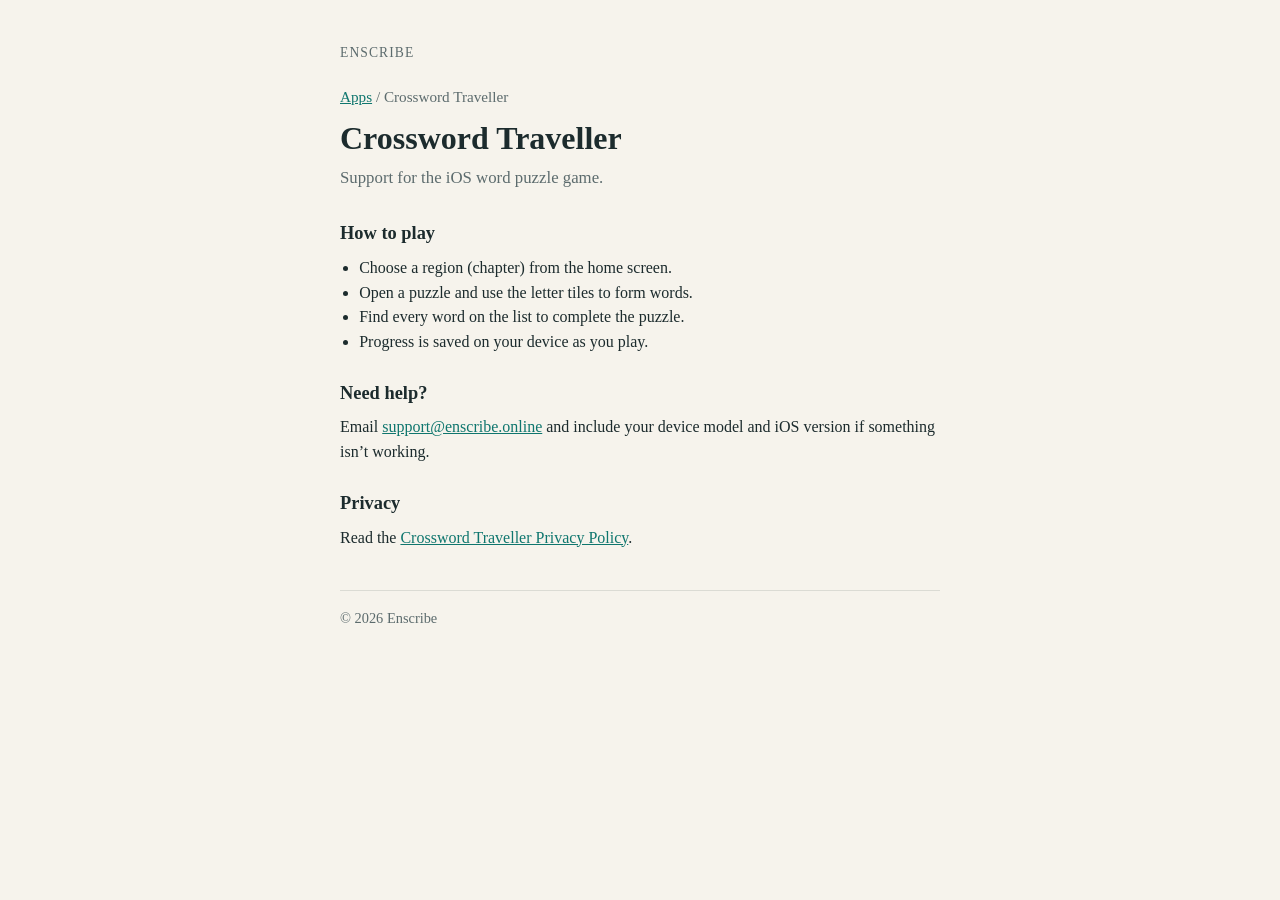
==== crossword-traveller/index.html @ b7e17bd4 "Add static Enscribe app support and privacy pages. Plain HTML/CSS for GitHub Pages, starting with Cr" ====
<!DOCTYPE html>
<html lang="en">
  <head>
    <meta charset="utf-8" />
    <meta name="viewport" content="width=device-width, initial-scale=1" />
    <title>Crossword Traveller — Support</title>
    <meta
      name="description"
      content="Support page for Crossword Traveller by Enscribe."
    />
    <link rel="stylesheet" href="../styles.css" />
  </head>
  <body>
    <main class="wrap">
      <a class="brand" href="../">Enscribe</a>
      <nav class="crumbs">
        <a href="../">Apps</a> / Crossword Traveller
      </nav>
      <h1>Crossword Traveller</h1>
      <p class="lead">Support for the iOS word puzzle game.</p>

      <section>
        <h2>How to play</h2>
        <ul>
          <li>Choose a region (chapter) from the home screen.</li>
          <li>Open a puzzle and use the letter tiles to form words.</li>
          <li>Find every word on the list to complete the puzzle.</li>
          <li>Progress is saved on your device as you play.</li>
        </ul>
      </section>

      <section>
        <h2>Need help?</h2>
        <p>
          Email
          <a href="mailto:support@enscribe.online?subject=Crossword%20Traveller%20Support"
            >support@enscribe.online</a
          >
          and include your device model and iOS version if something isn’t working.
        </p>
      </section>

      <section>
        <h2>Privacy</h2>
        <p>
          Read the
          <a href="./privacy.html">Crossword Traveller Privacy Policy</a>.
        </p>
      </section>

      <footer>
        © <span id="y"></span> Enscribe
        <script>
          document.getElementById("y").textContent = new Date().getFullYear();
        </script>
      </footer>
    </main>
  </body>
</html>
---- styles.css ----
:root {
  --bg: #f6f3ec;
  --ink: #1c2b2d;
  --muted: #5c6b6d;
  --accent: #0f766e;
  --card: #ffffff;
  --line: rgba(28, 43, 45, 0.12);
  --max: 40rem;
}

* {
  box-sizing: border-box;
}

html,
body {
  margin: 0;
  padding: 0;
  background: var(--bg);
  color: var(--ink);
  font-family: Georgia, "Times New Roman", serif;
  line-height: 1.55;
}

body {
  min-height: 100vh;
}

a {
  color: var(--accent);
}

a:hover {
  text-decoration: underline;
}

.wrap {
  max-width: var(--max);
  margin: 0 auto;
  padding: 2.5rem 1.25rem 4rem;
}

.brand {
  font-size: 0.85rem;
  letter-spacing: 0.08em;
  text-transform: uppercase;
  color: var(--muted);
  text-decoration: none;
}

.brand:hover {
  text-decoration: none;
  color: var(--ink);
}

h1 {
  margin: 0.75rem 0 0.5rem;
  font-size: 2rem;
  line-height: 1.15;
}

.lead {
  margin: 0 0 1.75rem;
  color: var(--muted);
  font-size: 1.05rem;
}

.card {
  background: var(--card);
  border: 1px solid var(--line);
  border-radius: 12px;
  padding: 1.15rem 1.25rem;
  margin: 0 0 1rem;
}

.card h2 {
  margin: 0 0 0.35rem;
  font-size: 1.2rem;
}

.card p {
  margin: 0;
  color: var(--muted);
}

.meta {
  margin-top: 0.65rem;
  font-size: 0.92rem;
}

nav.crumbs {
  margin: 1.25rem 0 0;
  font-size: 0.95rem;
  color: var(--muted);
}

section {
  margin: 1.5rem 0;
}

section h2 {
  font-size: 1.15rem;
  margin: 0 0 0.5rem;
}

section p,
section ul {
  margin: 0 0 0.85rem;
}

section ul {
  padding-left: 1.2rem;
}

footer {
  margin-top: 2.5rem;
  padding-top: 1rem;
  border-top: 1px solid var(--line);
  color: var(--muted);
  font-size: 0.9rem;
}
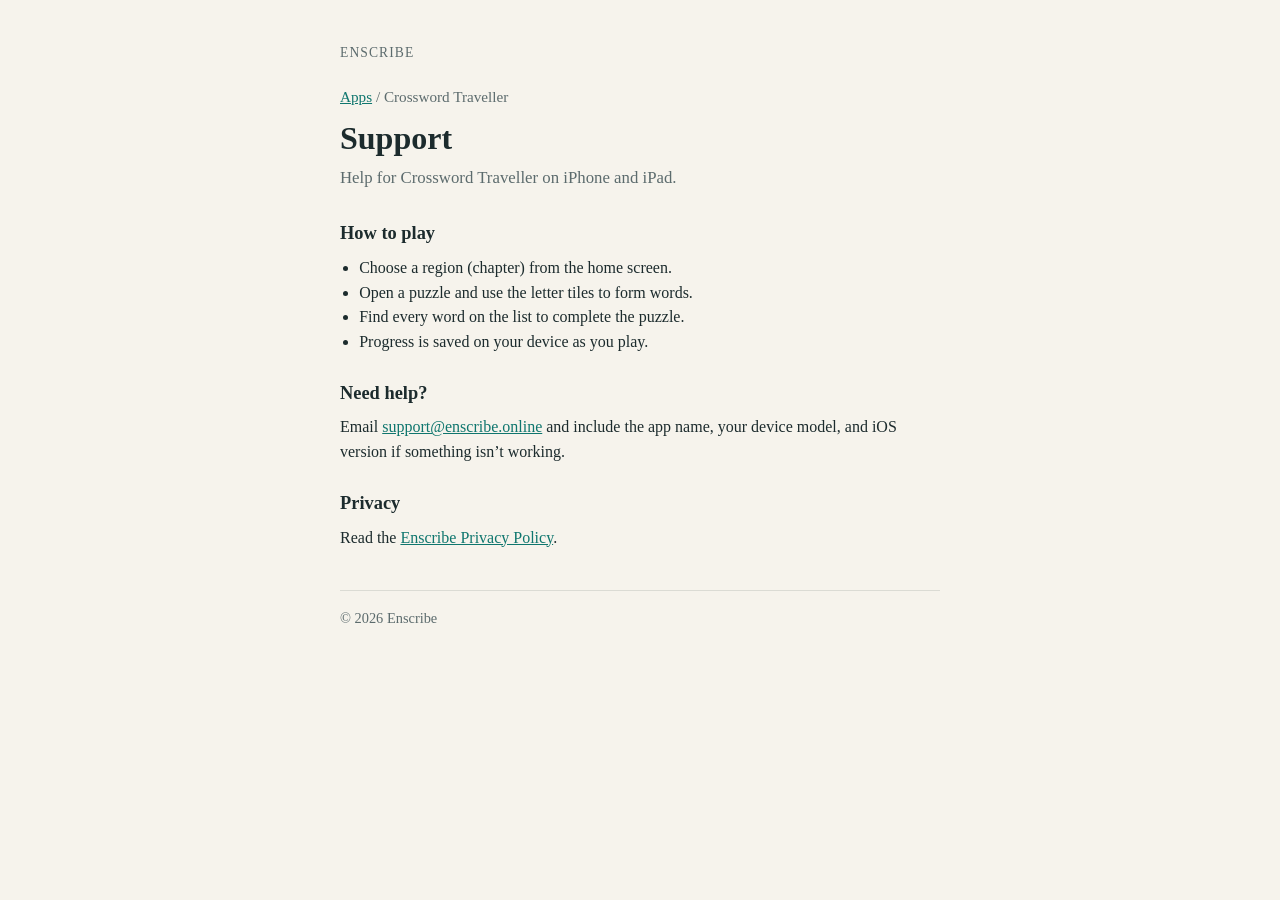
==== commit e7cf8654: "initial commit" ====
--- a/crossword-traveller/index.html
+++ b/crossword-traveller/index.html
@@ -6,7 +6,7 @@
     <title>Crossword Traveller — Support</title>
     <meta
       name="description"
-      content="Support page for Crossword Traveller by Enscribe."
+      content="Support for Crossword Traveller by Enscribe."
     />
     <link rel="stylesheet" href="../styles.css" />
   </head>
@@ -16,8 +16,10 @@
       <nav class="crumbs">
         <a href="../">Apps</a> / Crossword Traveller
       </nav>
-      <h1>Crossword Traveller</h1>
-      <p class="lead">Support for the iOS word puzzle game.</p>
+      <h1>Support</h1>
+      <p class="lead">
+        Help for Crossword Traveller on iPhone and iPad.
+      </p>
 
       <section>
         <h2>How to play</h2>
@@ -33,10 +35,11 @@
         <h2>Need help?</h2>
         <p>
           Email
-          <a href="mailto:support@enscribe.online?subject=Crossword%20Traveller%20Support"
+          <a href="mailto:support@enscribe.online?subject=App%20Support"
             >support@enscribe.online</a
           >
-          and include your device model and iOS version if something isn’t working.
+          and include the app name, your device model, and iOS version if
+          something isn’t working.
         </p>
       </section>
 
@@ -44,7 +47,7 @@
         <h2>Privacy</h2>
         <p>
           Read the
-          <a href="./privacy.html">Crossword Traveller Privacy Policy</a>.
+          <a href="../privacy.html">Enscribe Privacy Policy</a>.
         </p>
       </section>
 
--- a/styles.css
+++ b/styles.css
@@ -41,6 +41,8 @@
 }
 
 .brand {
+  display: inline-block;
+  margin: 0;
   font-size: 0.85rem;
   letter-spacing: 0.08em;
   text-transform: uppercase;
@@ -48,9 +50,44 @@
   text-decoration: none;
 }
 
-.brand:hover {
+a.brand:hover {
   text-decoration: none;
   color: var(--ink);
+}
+
+.app-list {
+  list-style: none;
+  padding: 0;
+  margin: 0;
+}
+
+.app-list li {
+  border-top: 1px solid var(--line);
+}
+
+.app-list a {
+  display: block;
+  padding: 1rem 0;
+  text-decoration: none;
+  color: inherit;
+}
+
+.app-list a:hover .app-name {
+  color: var(--accent);
+  text-decoration: underline;
+}
+
+.app-name {
+  display: block;
+  font-size: 1.15rem;
+  font-weight: bold;
+}
+
+.app-desc {
+  display: block;
+  margin-top: 0.25rem;
+  color: var(--muted);
+  font-size: 0.95rem;
 }
 
 h1 {
